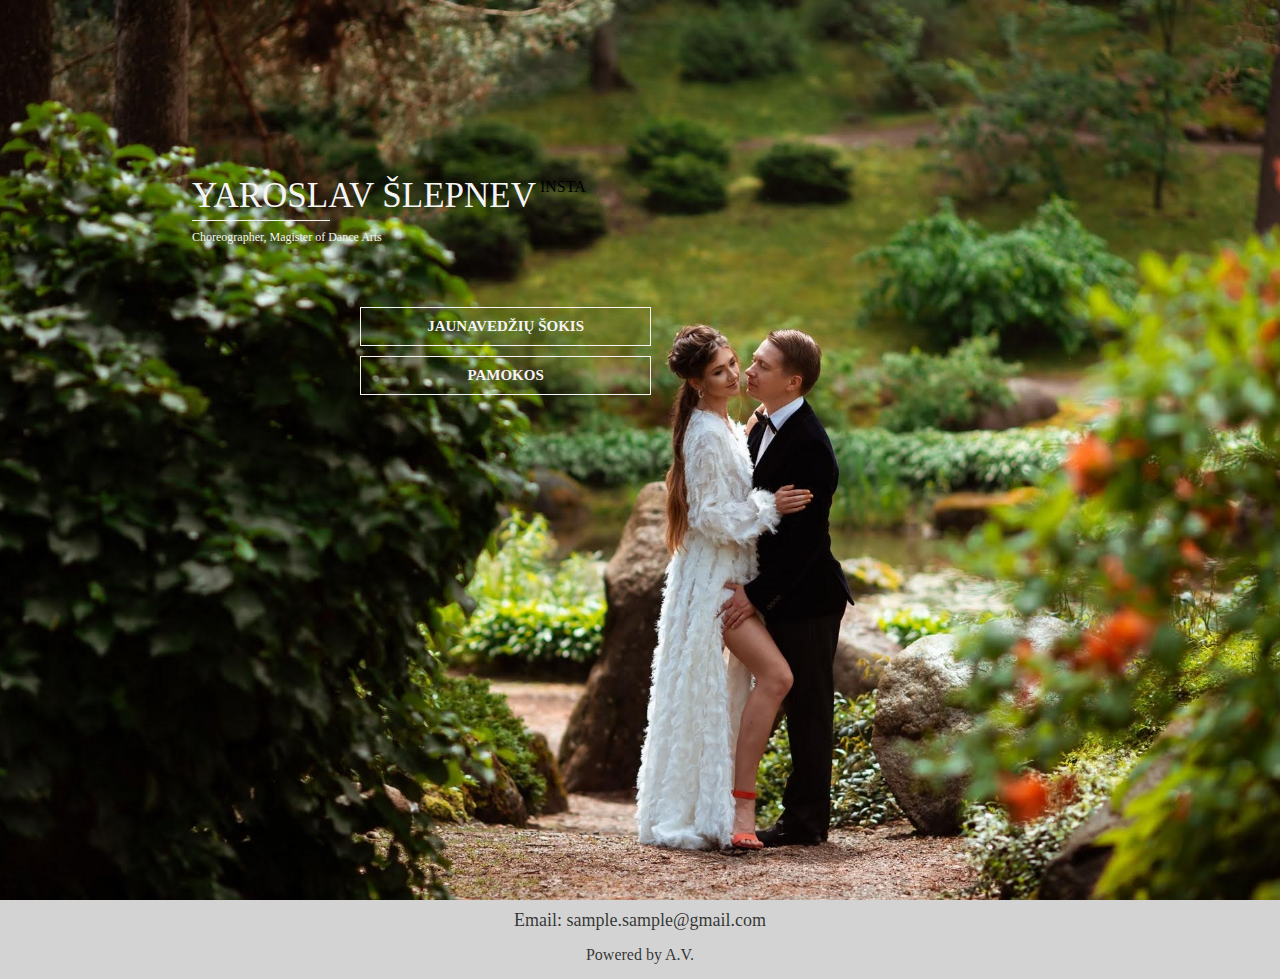
==== index.html @ a0c367f3 "path fix" ====
<!DOCTYPE html>
<html lang="lt">

<head>
    <meta charset="UTF-8">
    <meta http-equiv="X-UA-Compatible" content="IE=edge">
    <meta name="viewport" content="width=device-width, initial-scale=1.0">
    <link rel="stylesheet" href="./css/main.css">
    <title>Pagrindinis</title>
</head>

<body>
    <section class="hero">
        <div class="hero__container">
            <div class="hero__title">
                <h1>YAROSLAV ŠLEPNEV</h1>
                <a target="_blank" href="#">INSTA</a>
                <p>Choreographer, Magister of Dance Arts</p>
            </div>
            <div class="hero__links">
                <a href="./pages/jaunavedziai.html">Jaunavedžių šokis</a>
                <a href="./pages/guide.html">Pamokos</a>
            </div>
        </div>
    </section>

    <footer>
        <div>
            <a href="mailto:">Email: sample.sample@gmail.com</a>
            <p>Powered by A.V.</p>
        </div>
    </footer>

</body>

</html>
---- css/main.css ----
@import url(./components/reset.css);
@import url(./components/hero.css);
@import url(./components/jaunav.css);
@import url(./components/guide.css);
@import url(./components/footer.css);
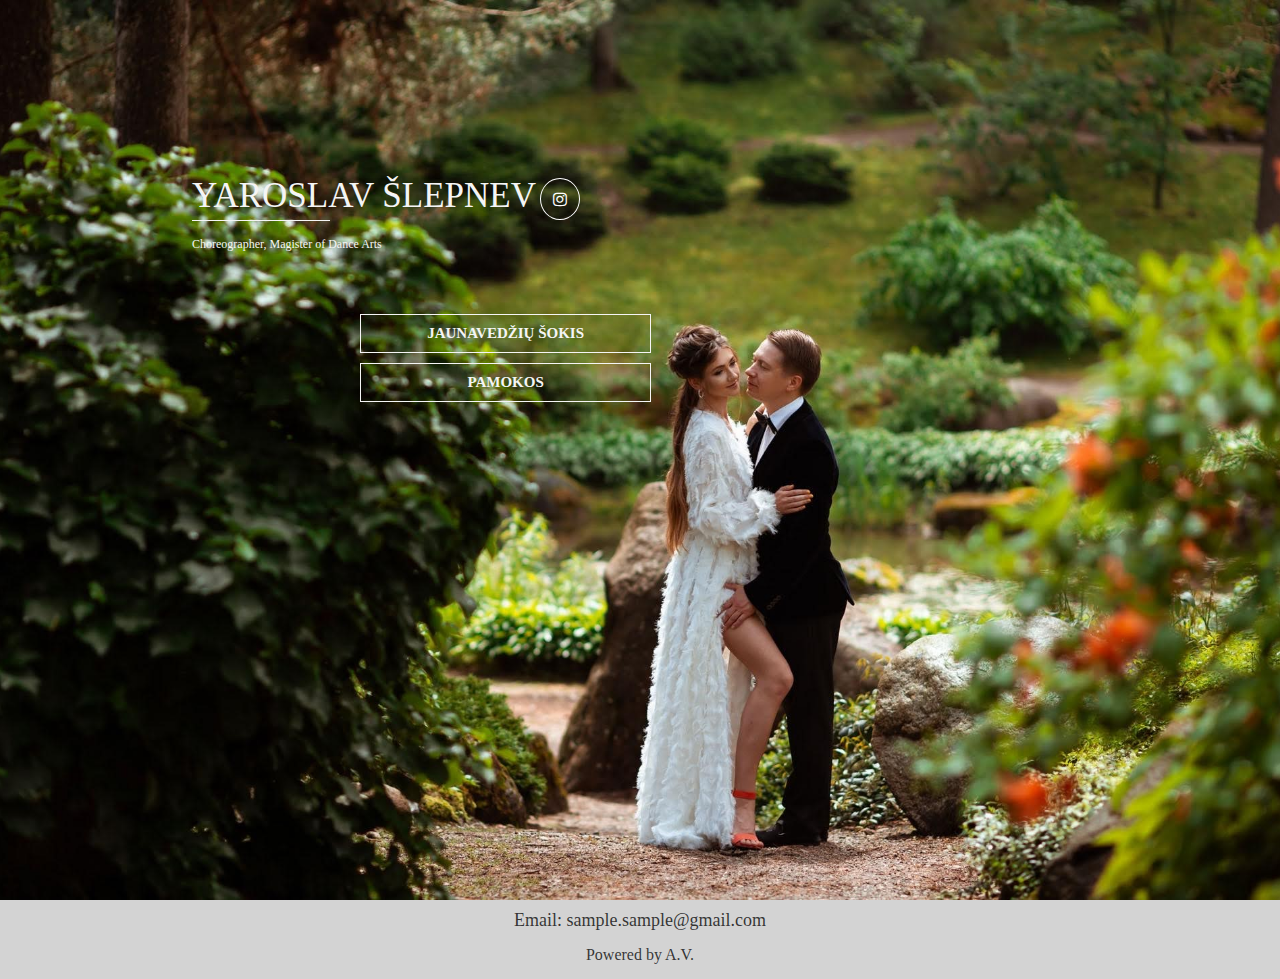
==== commit eb647bdc: "icon adjustment" ====
--- a/index.html
+++ b/index.html
@@ -14,7 +14,7 @@
         <div class="hero__container">
             <div class="hero__title">
                 <h1>YAROSLAV ŠLEPNEV</h1>
-                <a target="_blank" href="#">INSTA</a>
+                <a target="_blank" href="#" class="social fa fa-instagram" aria-hidden="true"></a>
                 <p>Choreographer, Magister of Dance Arts</p>
             </div>
             <div class="hero__links">
--- a/css/main.css
+++ b/css/main.css
@@ -1,5 +1,6 @@
-@import url(./components/reset.css);
-@import url(./components/hero.css);
-@import url(./components/jaunav.css);
-@import url(./components/guide.css);
-@import url(./components/footer.css);
+@import './components/font-awesome.min.css';
+@import './components/reset.css';
+@import './components/hero.css';
+@import './components/jaunav.css';
+@import './components/guide.css';
+@import './components/footer.css';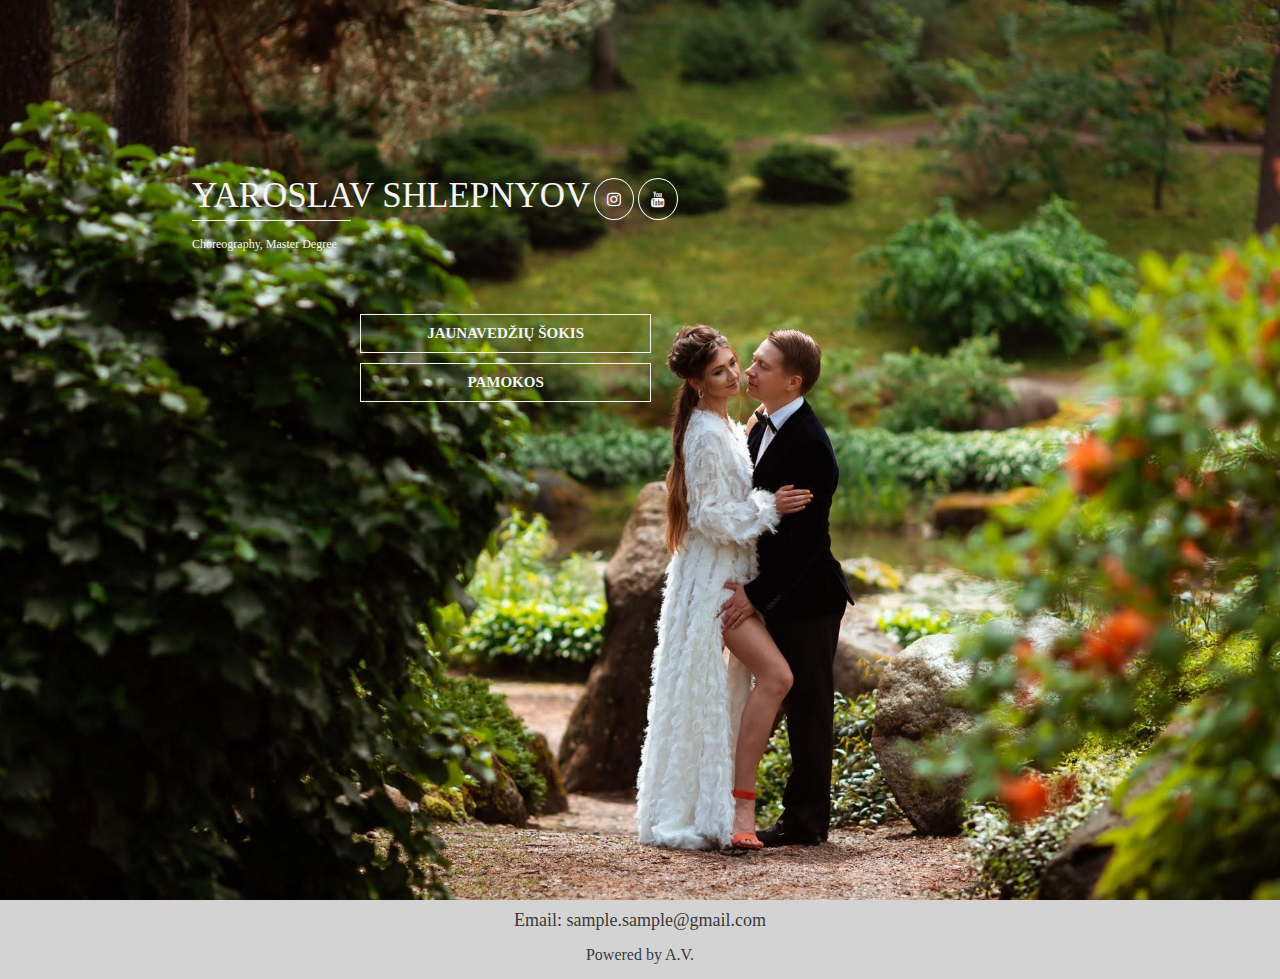
==== commit 42f18713: "index page innfo upd" ====
--- a/index.html
+++ b/index.html
@@ -13,9 +13,12 @@
     <section class="hero">
         <div class="hero__container">
             <div class="hero__title">
-                <h1>YAROSLAV ŠLEPNEV</h1>
-                <a target="_blank" href="#" class="social fa fa-instagram" aria-hidden="true"></a>
-                <p>Choreographer, Magister of Dance Arts</p>
+                <h1>YAROSLAV SHLEPNYOV</h1>
+                <a target="_blank" href="https://www.instagram.com/dancelitaofficial/" class="social fa fa-instagram"
+                    aria-hidden="true"></a>
+                <a target="_blank" href="https://www.youtube.com/channel/UC4J_xpAQg7Kz7WYWtB-Dnrg"
+                    class="social fa fa-youtube" aria-hidden="true"></a>
+                <p>Choreography, Master Degree</p>
             </div>
             <div class="hero__links">
                 <a href="./pages/jaunavedziai.html">Jaunavedžių šokis</a>
--- a/css/main.css
+++ b/css/main.css
@@ -3,4 +3,17 @@
 @import './components/hero.css';
 @import './components/jaunav.css';
 @import './components/guide.css';
-@import './components/footer.css';+@import './components/footer.css';
+
+/* general media query */
+@media only screen and (min-device-width: 1450px) {
+    body > section {
+        max-width: 1400px;
+        margin: auto;
+    }
+    
+    body > footer {
+        max-width: 1400px;
+        margin: auto;
+    }
+}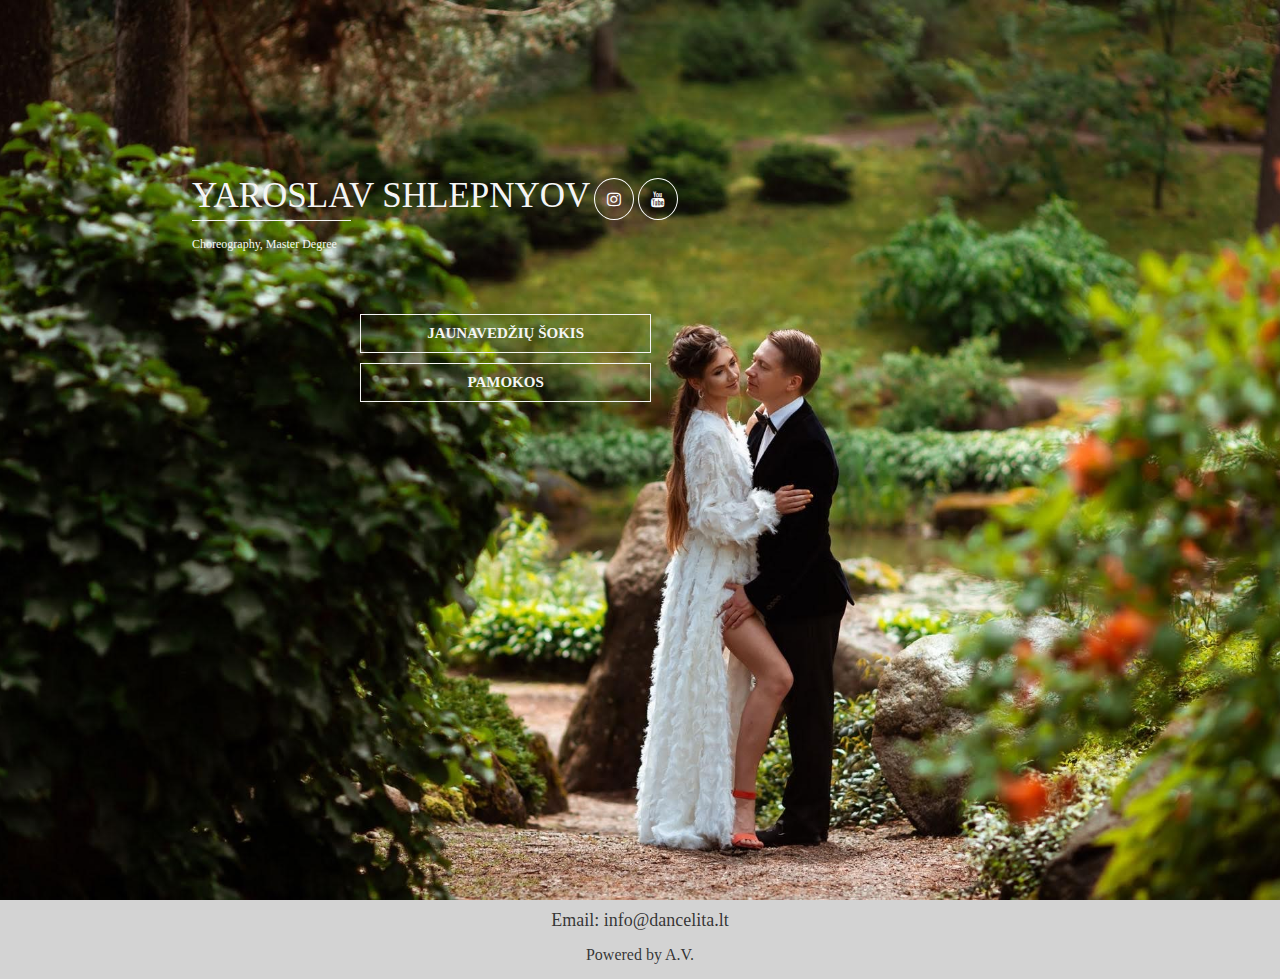
==== commit 69e02666: "guide page + footer on all pages" ====
--- a/index.html
+++ b/index.html
@@ -29,7 +29,7 @@
 
     <footer>
         <div>
-            <a href="mailto:">Email: sample.sample@gmail.com</a>
+            <a href="mailto:">Email: info@dancelita.lt</a>
             <p>Powered by A.V.</p>
         </div>
     </footer>
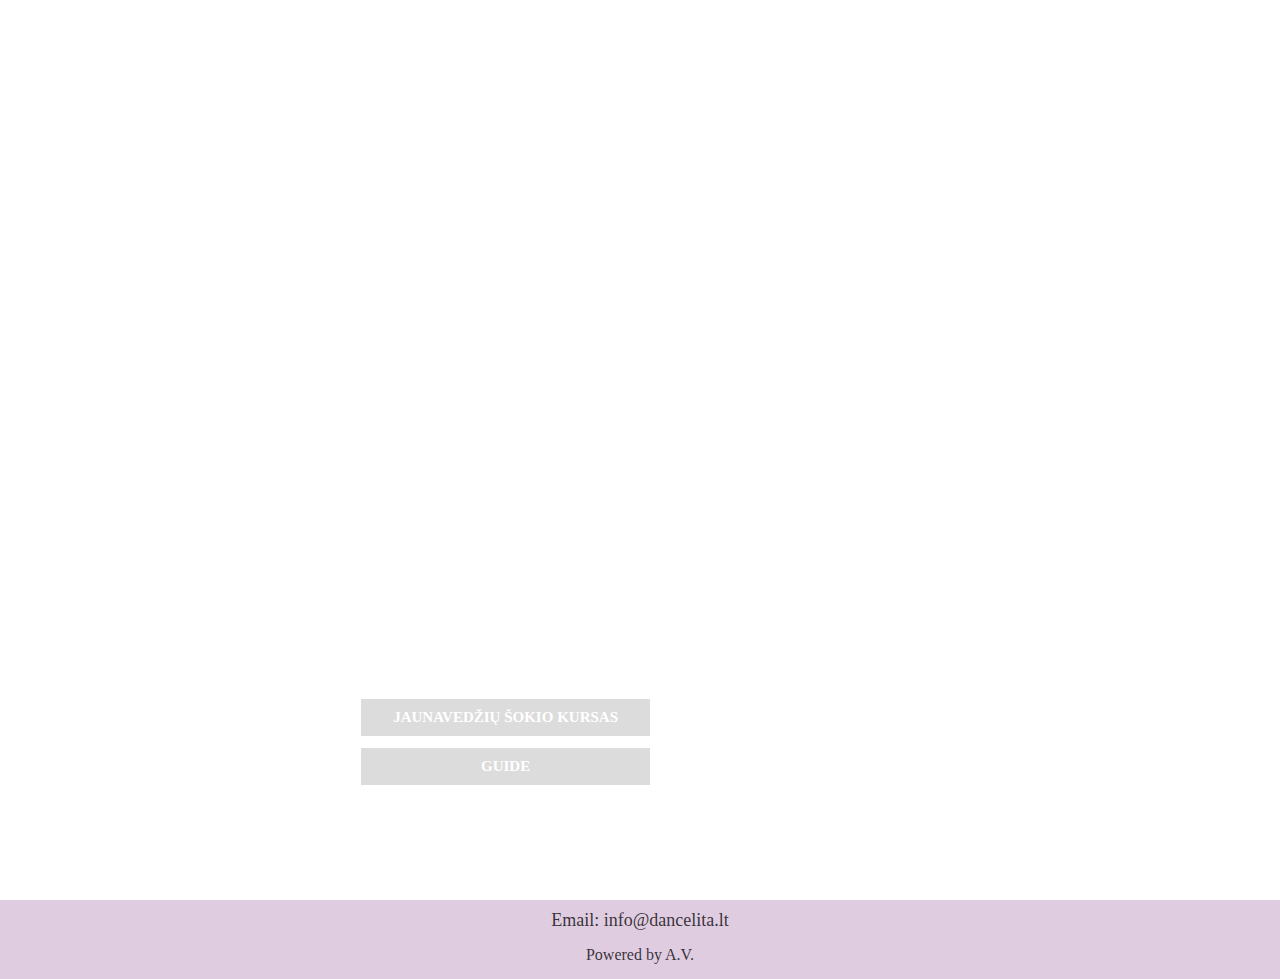
==== commit c40ca183: "index page links" ====
--- a/index.html
+++ b/index.html
@@ -21,8 +21,8 @@
                 <p>Choreography, Master Degree</p>
             </div>
             <div class="hero__links">
-                <a href="./pages/jaunavedziai.html">Jaunavedžių šokis</a>
-                <a href="./pages/guide.html">Pamokos</a>
+                <a href="./pages/jaunavedziai.html">Jaunavedžių šokio kursas</a>
+                <a href="./pages/guide.html">Guide</a>
             </div>
         </div>
     </section>
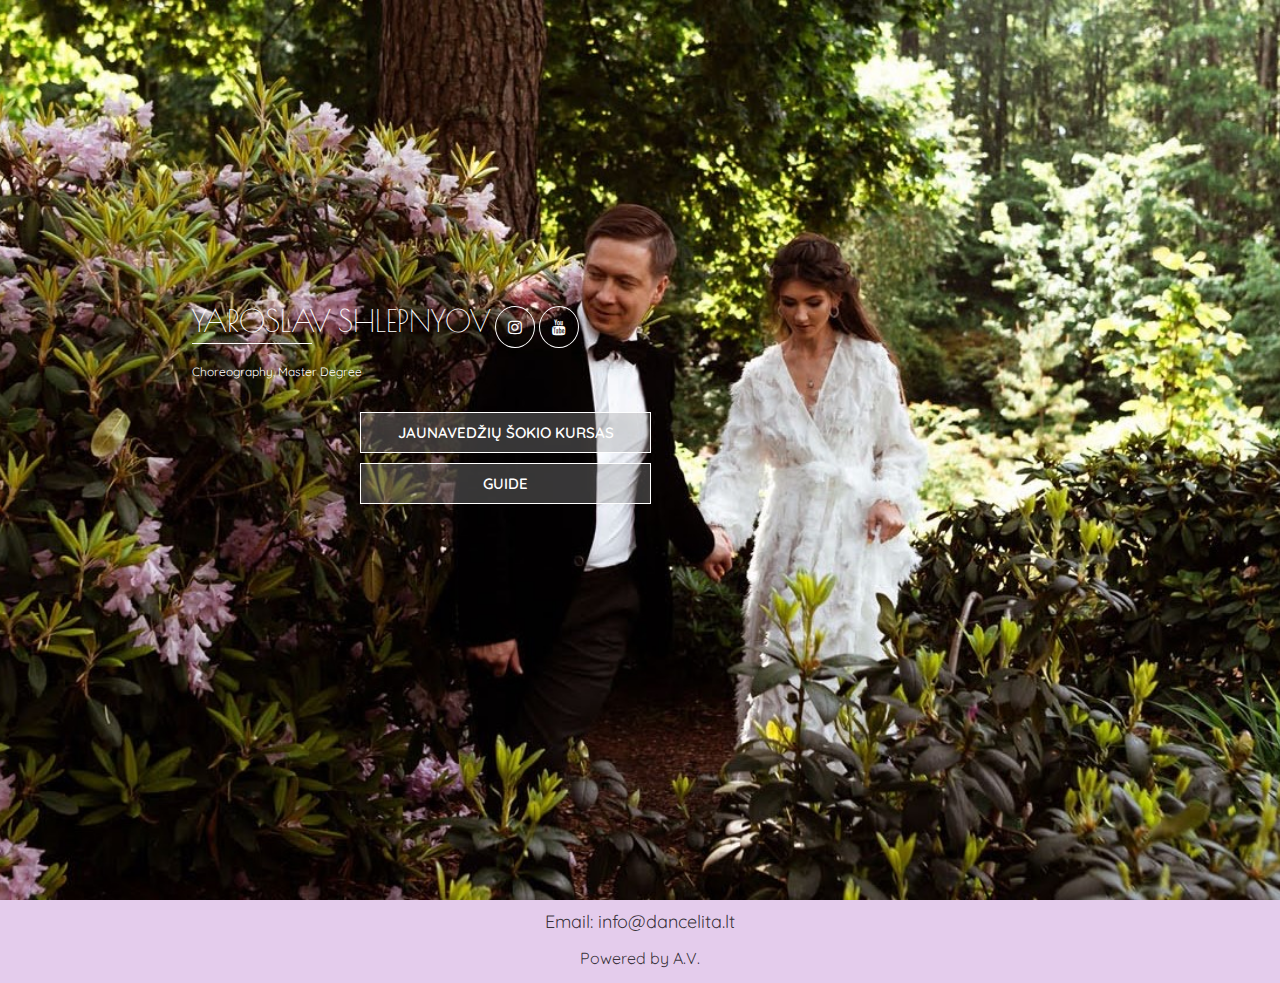
==== commit 3c92ddbd: "deleted nt needed files, edited footer" ====
--- a/index.html
+++ b/index.html
@@ -30,7 +30,7 @@
     <footer>
         <div>
             <a href="mailto:">Email: info@dancelita.lt</a>
-            <p>Powered by A.V.</p>
+            <a href="https://www.linkedin.com/in/ana-visnevskaja/">Powered by A.V.</a>
         </div>
     </footer>
 
--- a/css/main.css
+++ b/css/main.css
@@ -1,8 +1,12 @@
+@import url('https://fonts.googleapis.com/css2?family=Poiret+One&display=swap');
+@import url('https://fonts.googleapis.com/css2?family=Petit+Formal+Script&display=swap');
+@import url('https://fonts.googleapis.com/css2?family=Quicksand:wght@300;400;500;600;700&display=swap');
 @import './components/font-awesome.min.css';
 @import './components/reset.css';
 @import './components/hero.css';
 @import './components/jaunav.css';
 @import './components/guide.css';
+@import './components/program.css';
 @import './components/footer.css';
 
 /* general media query */
@@ -16,4 +20,21 @@
         max-width: 1400px;
         margin: auto;
     }
+}
+
+h1, 
+h3,
+h2 {
+    font-family: 'Poiret One', cursive;
+}
+
+p.statment_front {
+    font-family: 'Petit Formal Script', cursive;
+}
+
+p,
+li,
+a,
+h4 {
+    font-family: 'Quicksand', sans-serif;
 }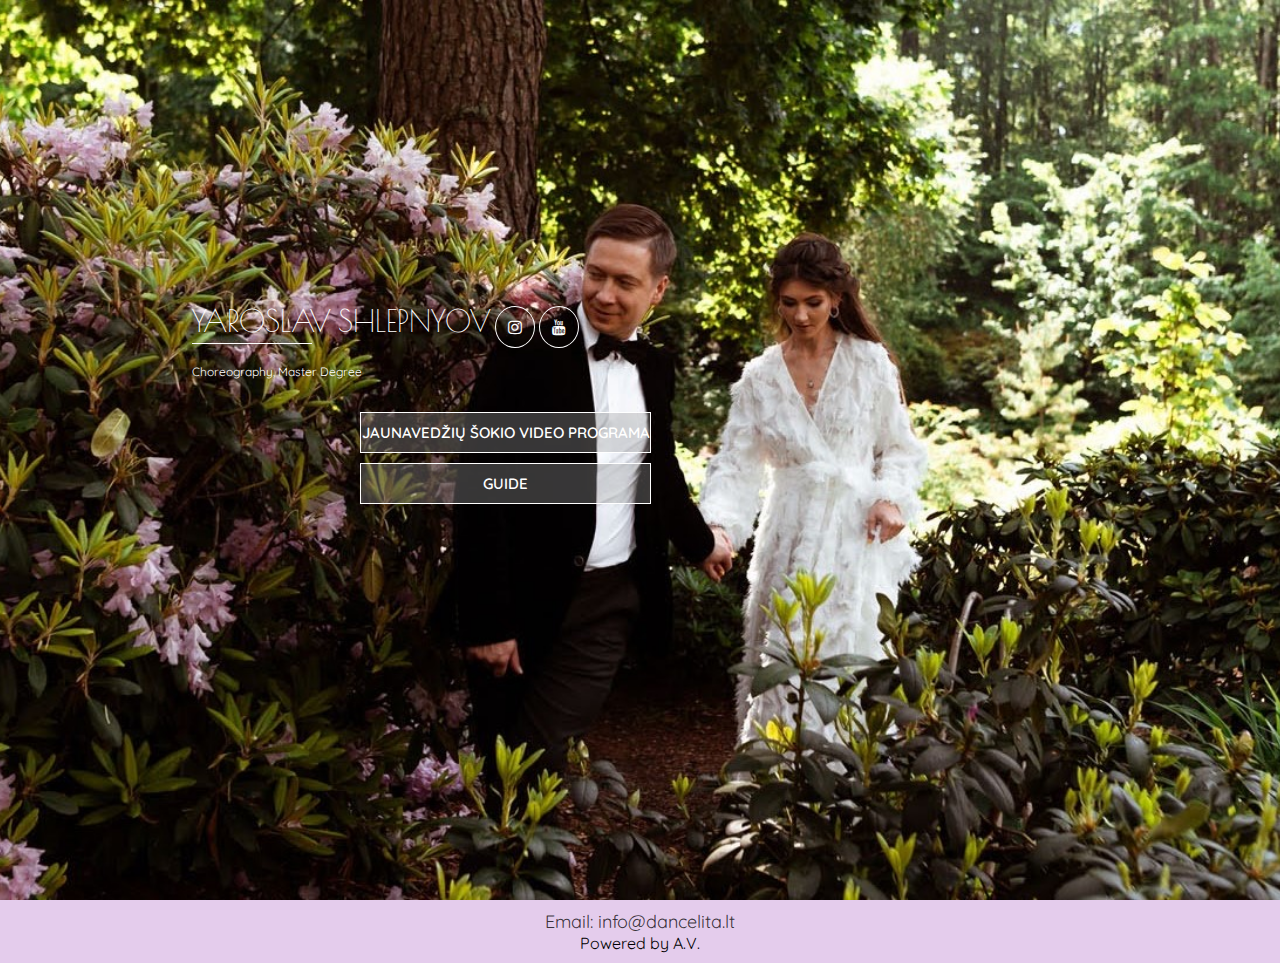
==== commit cb4c8f02: "Information bug fix" ====
--- a/index.html
+++ b/index.html
@@ -21,7 +21,7 @@
                 <p>Choreography, Master Degree</p>
             </div>
             <div class="hero__links">
-                <a href="./pages/jaunavedziai.html">Jaunavedžių šokio kursas</a>
+                <a href="./pages/jaunavedziai.html">Jaunavedžių šokio video programa</a>
                 <a href="./pages/guide.html">Guide</a>
             </div>
         </div>
@@ -30,7 +30,7 @@
     <footer>
         <div>
             <a href="mailto:">Email: info@dancelita.lt</a>
-            <a href="https://www.linkedin.com/in/ana-visnevskaja/">Powered by A.V.</a>
+            <p>Powered by A.V.</p>
         </div>
     </footer>
 
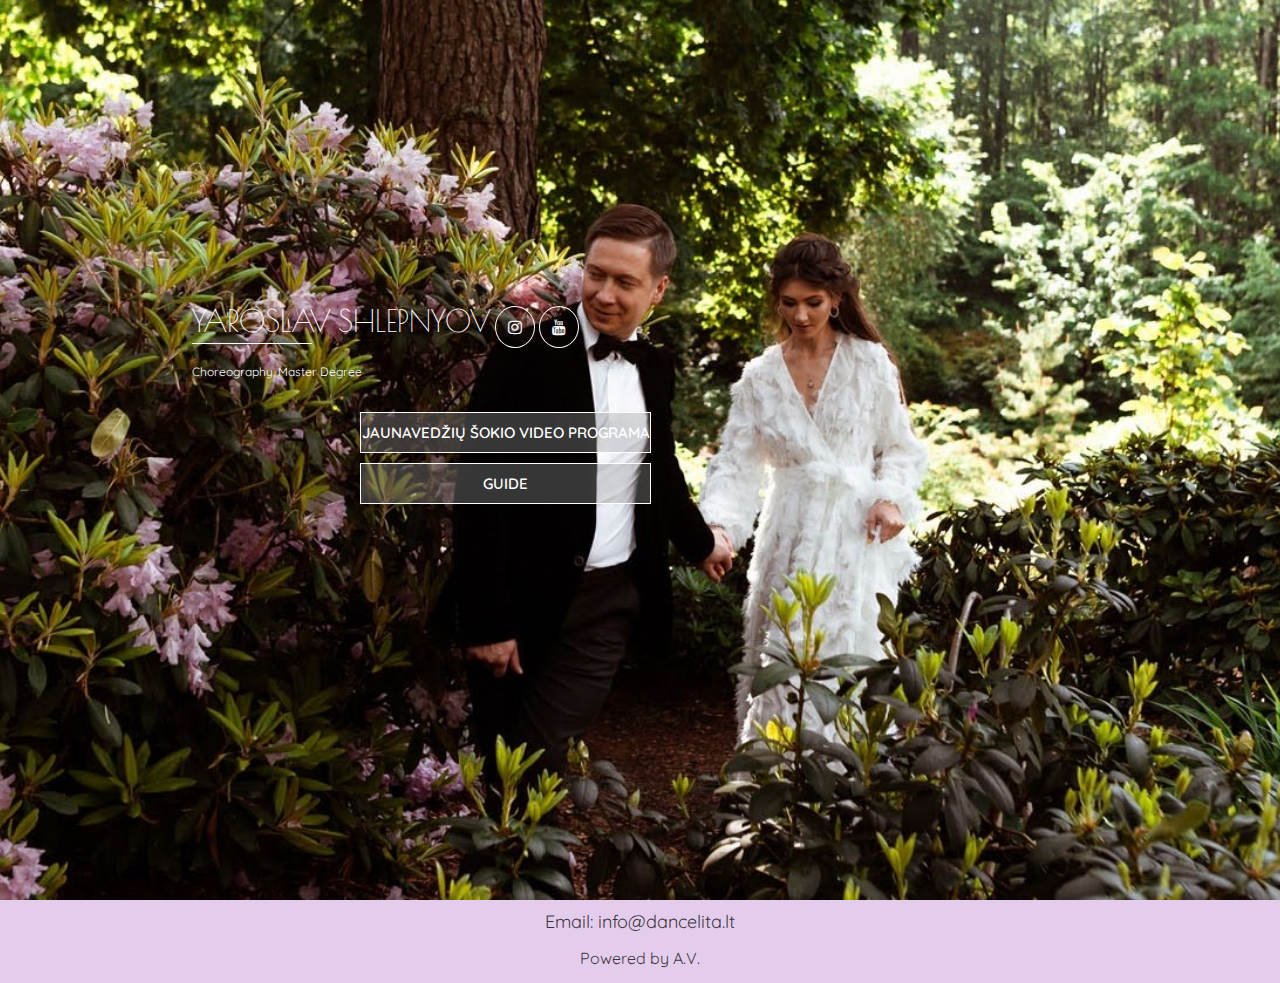
==== commit 4743a5ef: "Merge pull request #53 from anavisnia/info-fix" ====
--- a/index.html
+++ b/index.html
@@ -30,7 +30,7 @@
     <footer>
         <div>
             <a href="mailto:">Email: info@dancelita.lt</a>
-            <p>Powered by A.V.</p>
+            <a href="https://www.linkedin.com/in/ana-visnevskaja/">Powered by A.V.</a>
         </div>
     </footer>
 
